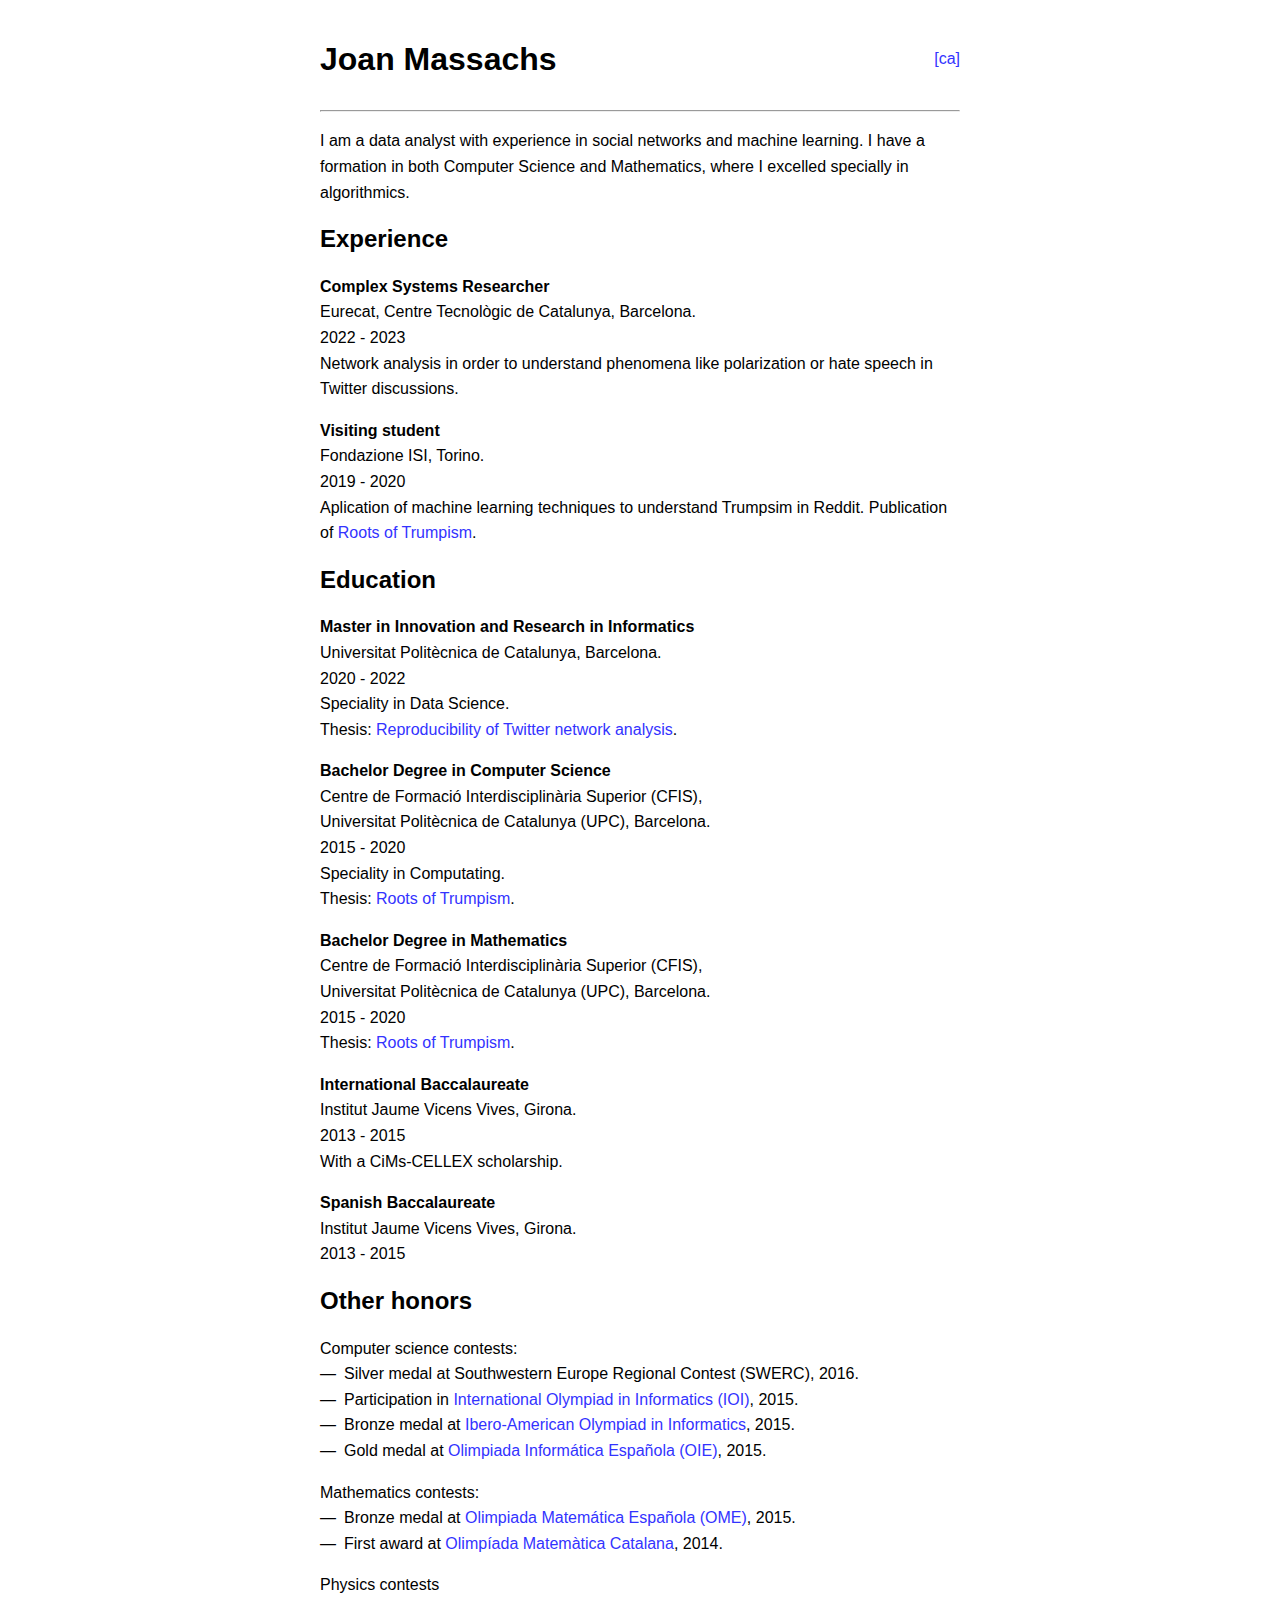
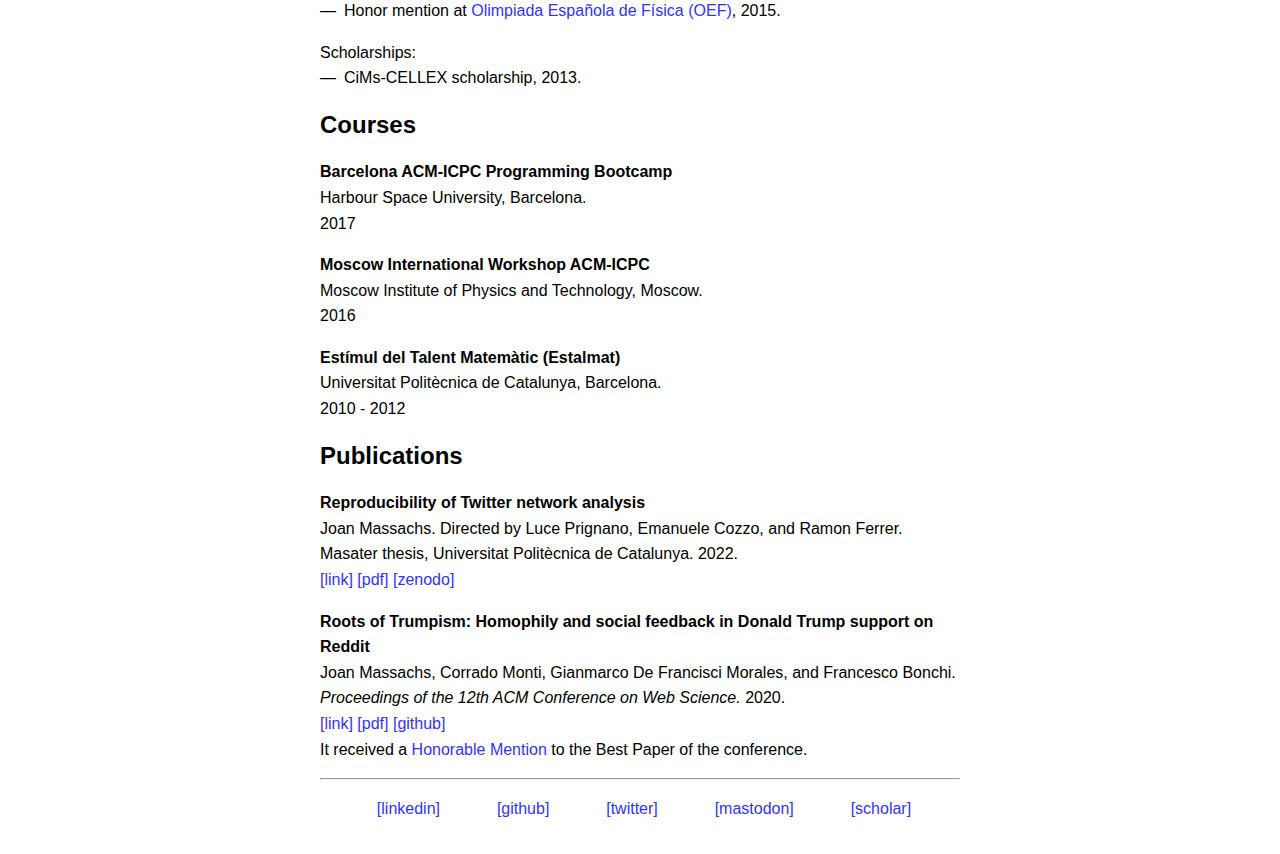
==== index.html @ d1b82f78 "comissió inicial" ====
<!DOCTYPE html>
<html lang="ca">
<meta charset="utf-8">
<meta name="viewport" content="width=device-width, initial-scale=1">
<meta
  name="description"
  content="Soc un analista de dades amb experiència en xarxes socials i aprenentatge automàtic. Estic format tant en enginyeria informàtica com en matemàtiques, on vaig destacar especialment en l'algorísmia."
>
<title>Joan Massachs</title>
<link rel="license" href="http://creativecommons.org/licenses/by-nd/4.0/">
<link rel="stylesheet" href="style.css">

<h1>Joan Massachs</h1>

<a class="lang" href='en.html'>[en]</a>

<hr>

<p>
  Soc un analista de dades amb experiència en
  xarxes socials i aprenentatge automàtic.
  Estic format tant en enginyeria informàtica com en matemàtiques,
  on vaig destacar especialment en l'algorísmia.
</p>

<h2>Experiència</h2>

<p>
  <b>Investigador de sistemes complexos</b>
  <br>
  Eurecat, Centre Tecnològic de Catalunya,
  Barcelona.
  <br>
  2022 - 2023
  <br>
  Anàlisis de xarxes per a entendre fenòmens com
  la polarització o el discurs d'odi en discussions a Twitter.
</p>

<p>
  <b>Estudiant de visita</b>
  <br>
  Fondazione ISI,
  Torí.
  <br>
  2019 - 2020
  <br>
  Aplicació de tècniques d'aprenentatge automàtic per a
  entendre el fenòmen del trumpisme a Reddit.
  Publicació d'<a
    href="#2020roots"
  >Arrels del trumpisme</a>.
</p>

<h2>Educació</h2>

<p>
  <b>Màster en Innovació i Recerca en Informàtica</b>
  <br>
  Universitat Politècnica de Catalunya,
  Barcelona.
  <br>
  2020 - 2022
  <br>
  Especialitat en Ciència de les Dades.
  <br>
  TFM: <a
    href="#2022reproductibility"
  >Reproductibilitat de les anàlisis de xarxes de Twitter</a>.
</p>

<p>
  <b>Grau en Enginyeria Informàtica</b>
  <br>
  Centre de Formació Interdisciplinària Superior (CFIS),
  <br>
  Universitat Politècnica de Catalunya (UPC),
  Barcelona.
  <br>
  2015 - 2020
  <br>
  Especialitat en Computació.
  <br>
  TFG: <a
    href="#2020roots"
  >Arrels del trumpisme</a>.
</p>

<p>
  <b>Grau en Matemàtiques</b>
  <br>
  Centre de Formació Interdisciplinària Superior (CFIS),
  <br>
  Universitat Politècnica de Catalunya (UPC),
  Barcelona.
  <br>
  2015 - 2020
  <br>
  TFG: <a
    href="#2020roots"
  >Arrels del trumpisme</a>.
</p>

<p>
  <b>Batxillerat Internacional</b>
  <br>
  Institut Jaume Vicens Vives,
  Girona.
  <br>
  2013 - 2015
  <br>
  Amb beca CiMs-CELLEX.
</p>

<p>
  <b>Batxillerat espanyol</b>
  <br>
  Institut Jaume Vicens Vives,
  Girona.
  <br>
  2013 - 2015
</p>

<h2>Reconeixements</h2>

Competicions d'informàtica:
<ul>
  <li>
    Medalla de plata al
    Southwestern Europe Regional Contest (SWERC), 2016.
  </li>
  <li>
    Participació a la <a 
      href="https://stats.ioinformatics.org/results/ESP/2015"
    >International Olympiad in Informatics (IOI)</a>, 2015.
  </li>
  <li>
    Medalla de bronze a la <a
      href="https://www.iberoinformatica.org/contestant_details/7823"
    >Ibero-American Olympiad in Informatics</a>, 2015.
  </li>
  <li>
    Medalla d'or a la <a
      href="https://olimpiada-informatica.org/oie/2015"
    >Olimpiada Informática Española (OIE)</a>, 2015.
  </li>
</ul>

Competicions de matemàtiques:
<ul>
  <li>
    Medalla de bronze a la <a
      href="http://www.olimpiadamatematica.es/platea.pntic.mec.es/_csanchez/olimp2015.htm"
    >Olimpiada Matemática Española (OME)</a>, 2015.
  </li>
  <li>
    Primer premi a l'<a
      href="https://www.olimpiadamatematica.cat/edicions-anteriors/premis#bloc51"
    >Olimpíada Matemàtica Catalana</a>, 2014.
  </li>
</ul>

Competicions de física:
<ul>
  <li>
    Menció d'honor a la <a
      href="https://rsef.es/images/Medallero/Medallero2015.pdf"
    >Olimpiada Española de Física (OEF)</a>, 2015.
  </li>
</ul>

Beques:
<ul>
  <li>
    Beca CiMs-CELLEX,
    2013.
  </li>
</ul>

<h2>Cursos</h2>

<p>
  <b>Barcelona ACM-ICPC Programming Bootcamp</b>
  <br>
  Harbour Space University,
  Barcelona.
  <br>
  2017
</p>

<p>
  <b>Moscow International Workshop ACM-ICPC</b>
  <br>
  Moscow Institute of Physics and Technology,
  Moscou.
  <br>
  2016
</p>

<p>
  <b>Estímul del Talent Matemàtic (Estalmat)</b>
  <br>
  Universitat Politècnica de Catalunya,
  Barcelona.
  <br>
  2010 - 2012
</p>

<h2>Publicacions</h2>

<p id="2022reproductibility">
  <b>Reproductibilitat de les anàlisis de xarxes de Twitter</b>
  <br>
  Joan Massachs.
  Dirigit per
  Luce Prignano,
  Emanuele Cozzo i
  Ramon Ferrer.
  Projecte final de màster oficial,
  Universitat Politècnica de Catalunya.
  2022.
  <br>
  <a href="https://upcommons.upc.edu/handle/2117/372825">[link]</a>
  <a
    href="https://upcommons.upc.edu/bitstream/handle/2117/372825/170502.pdf"
  >[pdf]</a>
  <a href="https://zenodo.org/record/6678265">[zenodo]</a>
</p>

<p id="2020roots">
  <b>
    Arrels del trumpisme:
    Homofília i rebuda social en el suport a Donald Trump a Reddit
  </b>
  <br>
  Joan Massachs,
  Corrado Monti,
  Gianmarco De Francisci Morales i
  Francesco Bonchi.
  <i>Proceedings of the 12th ACM Conference on Web Science.</i>
  2020.
  <br>
  <a href="https://dl.acm.org/doi/pdf/10.1145/3394231.3397894">[link]</a>
  <a
    href="publications/2020_ca_Arrels_del_trumpisme.pdf"
  >[pdf]</a>
  <a href="https://github.com/JoanMassachs/reddit-data">[github]</a>
  <br>
  Va rebre una <a
    href="https://websci20.webscience.org/paper-sessions/#Politics"
  >menció d'honor</a>
  al millor article de la conferència.
</p>

<hr>

<ul class="links">
  <li><a href="https://linkedin.com/in/joan-massachs-898763139/">[linkedin]</a></li>
  <li><a href="https://github.com/joanmassachs">[github]</a></li>
  <li><a href="https://twitter.com/JoanMassachs">[twitter]</a></li>
  <li><a href="https://fediscience.org/@JoanMassachs" rel="me">[mastodon]</a></li>
  <li><a href="https://scholar.google.com/citations?user=GwKFUkEAAAAJ">[scholar]</a></li>
</ul>

<script src="lang.js"></script>
---- style.css ----
/* Copyright 2023 Joan Massachs
 * SPDX-License-Identifier: Apache-2.0
 */

body {
  font: 1em/1.6 sans-serif;
  margin: auto;
  max-width: 40em;
  padding: 1em;
}

h1 {
  display: inline;
  line-height: 2.7;
}

h2 {
  line-height: 1.2;
}

a {
  text-decoration: none;
}

a:link {
  color: #33f;
}

a:link:hover {
  color: #39f;
}

a:visited {
  color: #93f;
}

a:visited:hover {
  color: #f3f;
}

a.lang {
  float: right;
  line-height: 5.4
}

:target {
  animation: highlight 1s forwards;
}

@keyframes highlight {
  from {
    background-color: #ffc;
    color: #000;
  }
}

ul {
  list-style-type: '—';
  margin-top: 0;
  padding-left: 1em;
}

li {
  padding-left: 0.5em;
}

ul.links {
  display: flex;
  justify-content: space-evenly;
  list-style-type: none;
  padding-left: 0;
  padding-top: 0.5em;
}
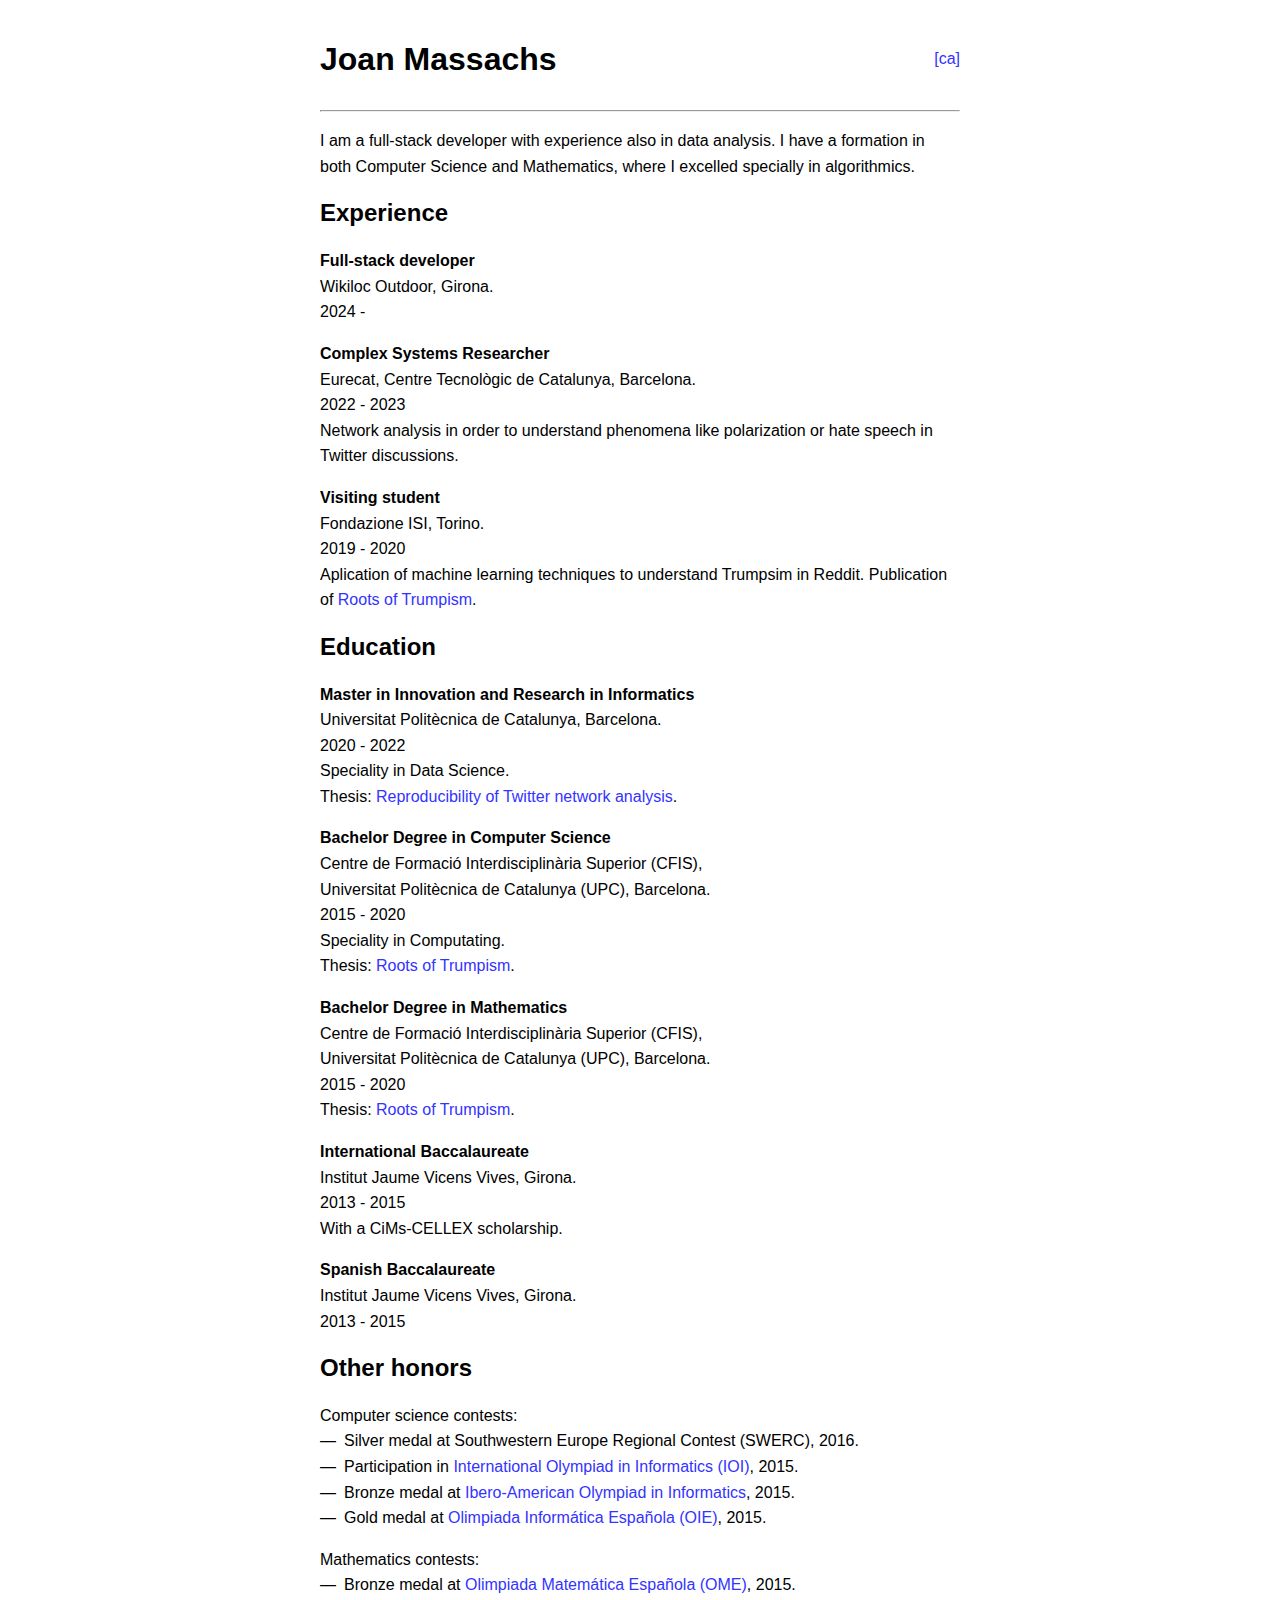
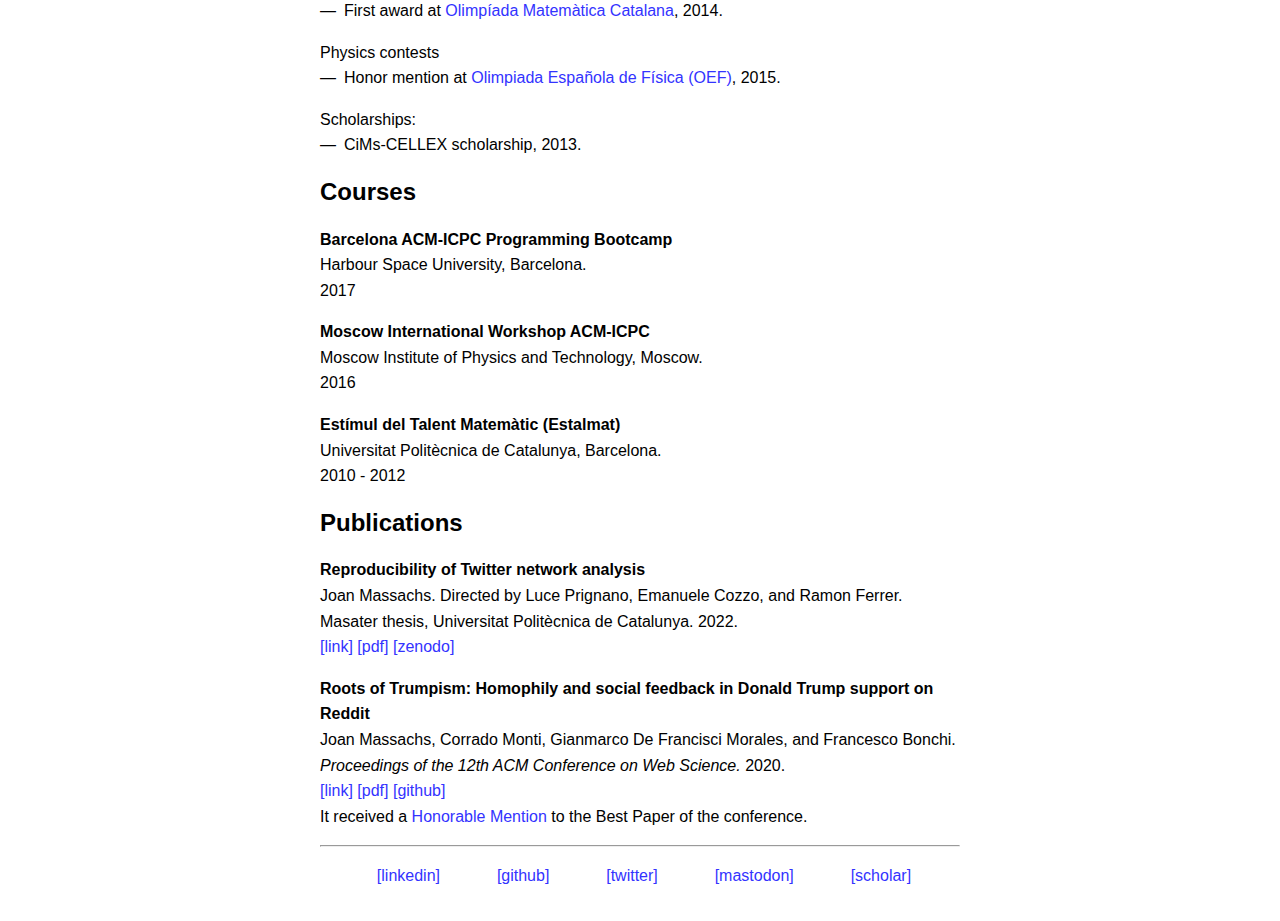
==== commit 205b8169: "wikiloc" ====
--- a/index.html
+++ b/index.html
@@ -7,6 +7,8 @@
   content="Soc un analista de dades amb experiència en xarxes socials i aprenentatge automàtic. Estic format tant en enginyeria informàtica com en matemàtiques, on vaig destacar especialment en l'algorísmia."
 >
 <title>Joan Massachs</title>
+<link rel="alternate" hreflang="ca" href="https://joan.massachs.cat/index.html">
+<link rel="alternate" hreflang="en" href="https://joan.massachs.cat/en.html">
 <link rel="license" href="http://creativecommons.org/licenses/by-nd/4.0/">
 <link rel="stylesheet" href="style.css">
 
@@ -17,13 +19,22 @@
 <hr>
 
 <p>
-  Soc un analista de dades amb experiència en
-  xarxes socials i aprenentatge automàtic.
+  Soc un desenvolupador full-stack
+  amb experiència també en l'anàlisi de dades.
   Estic format tant en enginyeria informàtica com en matemàtiques,
   on vaig destacar especialment en l'algorísmia.
 </p>
 
 <h2>Experiència</h2>
+
+<p>
+  <b>Desenvolupador full-stack</b>
+  <br>
+  Wikiloc Outdoor,
+  Girona.
+  <br>
+  2024 -
+</p>
 
 <p>
   <b>Investigador de sistemes complexos</b>
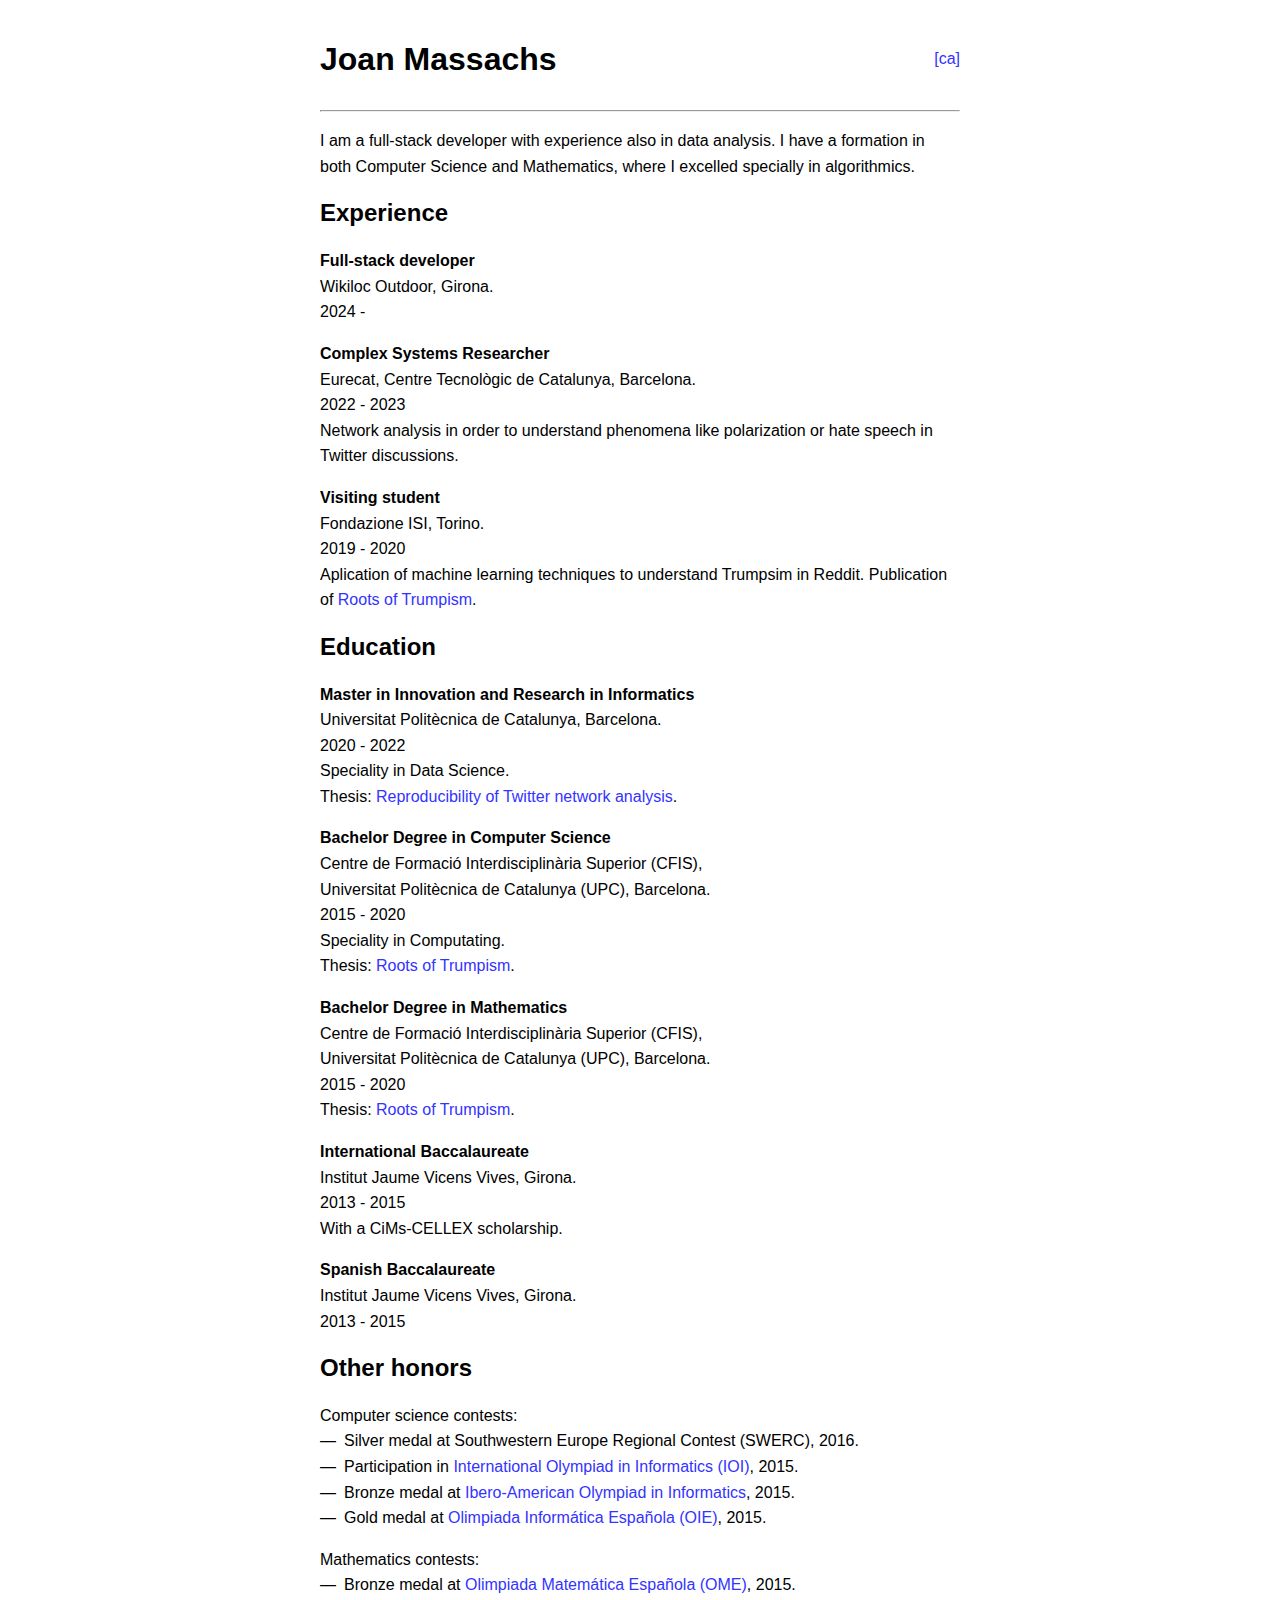
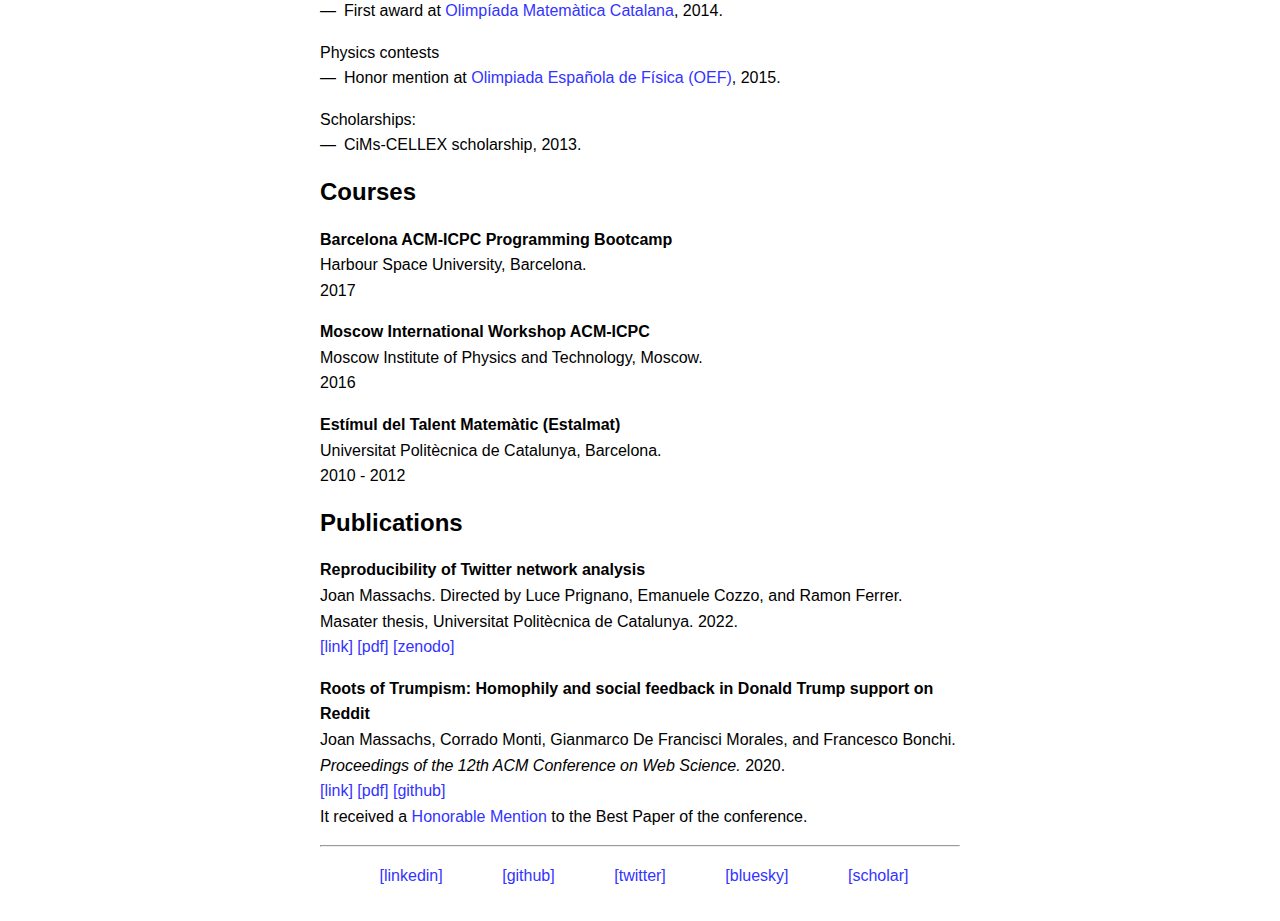
==== commit e0f9864d: "bluesky" ====
--- a/index.html
+++ b/index.html
@@ -269,7 +269,7 @@
   <li><a href="https://linkedin.com/in/joan-massachs-898763139/">[linkedin]</a></li>
   <li><a href="https://github.com/joanmassachs">[github]</a></li>
   <li><a href="https://twitter.com/JoanMassachs">[twitter]</a></li>
-  <li><a href="https://fediscience.org/@JoanMassachs" rel="me">[mastodon]</a></li>
+  <li><a href="https://bsky.app/profile/joan.massachs.cat">[bluesky]</a></li>
   <li><a href="https://scholar.google.com/citations?user=GwKFUkEAAAAJ">[scholar]</a></li>
 </ul>
 
